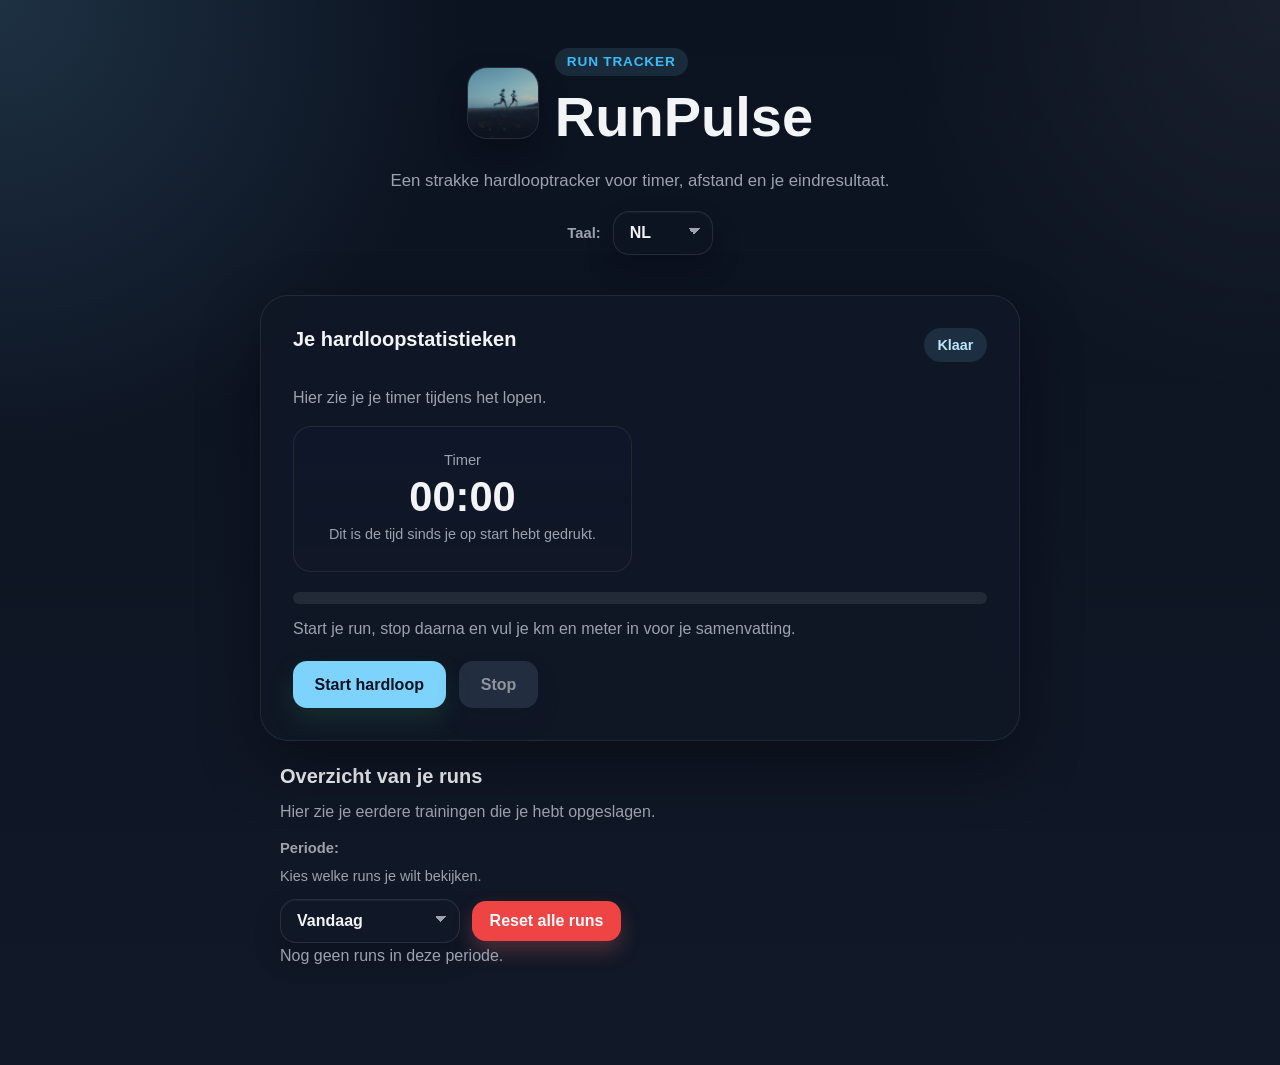
==== index.html @ 139cbea7 "Initial commit: RunPulse PWA health tracker" ====
<!DOCTYPE html>
<html lang="nl">
<head>
  <meta charset="UTF-8">
  <meta name="viewport" content="width=device-width, initial-scale=1.0">
  <title>RunPulse</title>
  <link rel="stylesheet" href="css/Style.css">
  <link rel="manifest" href="manifest.json">
  <meta name="theme-color" content="#111827">
</head>
<body>
  <header class="hero">
    <div class="hero__content">
      <div class="hero-brand">
        <img class="hero-logo" src="icons/hardlopen.png" alt="RunPulse logo">
        <div class="hero-brand__text">
          <p class="eyebrow" data-i18n="eyebrow">Run tracker</p>
          <h1 data-i18n="title">RunPulse</h1>
        </div>
      </div>
      <p class="hero__text" data-i18n="heroText">
        Een strakke hardlooptracker voor timer, afstand en je eindresultaat.
      </p>

      <!-- Taalswitch -->
      <div class="lang-switch">
        <label for="language-switch" data-i18n="languageLabel">Taal:</label>
        <select id="language-switch">
          <option value="nl">NL</option>
          <option value="en">EN</option>
        </select>
      </div>
    </div>
  </header>

  <main class="app-shell">
    <section id="hardloop-data" class="stats-card">
      <div class="stats-card__header">
        <h2 data-i18n="statsTitle">Je hardloopstatistieken</h2>
        <span class="status-pill" data-i18n="statusReady">Klaar</span>
      </div>

      <p class="section-help" data-i18n="statsHelp">
        Hier zie je je timer tijdens het lopen.
      </p>

      <div class="stats-grid stats-grid--single">
        <article class="stat-box stat-box--timer">
          <span class="stat-label" data-i18n="timerLabel">Timer</span>
          <strong id="time">00:00</strong>
          <p class="stat-explain" data-i18n="timerHelp">
            Dit is de tijd sinds je op start hebt gedrukt.
          </p>
        </article>
      </div>

      <div class="progress-wrap" aria-hidden="true">
        <div class="progress-bar">
          <div id="progress-fill" class="progress-bar__fill"></div>
        </div>
      </div>

      <p class="helper-text" data-i18n="helperText">
        Start je run, stop daarna en vul je km en meter in voor je samenvatting.
      </p>

      <div id="run-summary" class="run-summary is-hidden" aria-live="polite">
        <label class="summary-label" data-i18n="summaryLabel">
          Hoeveel heb je gelopen?
        </label>
        <p class="section-help section-help--small" data-i18n="summaryHelp">
          Vul je afstand in nadat je op stop hebt gedrukt.
        </p>
        <div class="summary-controls">
          <div class="distance-group">
            <label for="km-input" class="field-label" data-i18n="kmLabel">Kilometer</label>
            <p class="field-help" data-i18n="kmHelp">Vul hier het hele aantal kilometers in.</p>
            <input id="km-input" type="number" min="0" step="1" inputmode="numeric" placeholder="5">
          </div>

          <div class="distance-group">
            <label for="meter-input" class="field-label" data-i18n="meterLabel">Meter</label>
            <p class="field-help" data-i18n="meterHelp">Gebruik dit voor de losse meters extra.</p>
            <input id="meter-input" type="number" min="0" max="999" step="1" inputmode="numeric" placeholder="200">
          </div>

          <div class="distance-group">
            <label for="description-input" class="field-label" data-i18n="descLabel">
              Omschrijving
            </label>
            <p class="field-help" data-i18n="descHelp">
              Bijvoorbeeld waar of hoe je gelopen hebt.
            </p>
            <input id="description-input" type="text" placeholder="Avondrun door het park">
          </div>

          <button id="calculate-btn" type="button" data-i18n="calculateBtn">
            Bereken resultaat
          </button>
        </div>

        <div class="result-card">
          <p id="result-message" class="result-message" data-i18n="resultDefault">
            Vul je afstand in om je resultaat te zien.
          </p>
          <p id="result-details" class="result-details"></p>
        </div>
      </div>

      <div class="controls">
        <button id="start-btn" data-i18n="startBtn">Start hardloop</button>
        <button id="stop-btn" disabled data-i18n="stopBtn">Stop</button>
      </div>
    </section>

    <!-- Overzichtsscherm met reset-knop -->
    <section id="overview" class="run-overview">
      <h2 data-i18n="overviewTitle">Overzicht van je runs</h2>
      <p class="section-help" data-i18n="overviewHelp">
        Hier zie je eerdere trainingen die je hebt opgeslagen.
      </p>

      <div class="overview-controls">
        <label for="period-select" data-i18n="periodLabel">Periode:</label>
        <span class="control-help" data-i18n="periodHelp">Kies welke runs je wilt bekijken.</span>
        <select id="period-select">
          <option value="day" data-i18n="periodDay">Vandaag</option>
          <option value="week" data-i18n="periodWeek">Deze week</option>
          <option value="month" data-i18n="periodMonth">Deze maand</option>
        </select>

        <button id="reset-all-btn" type="button" class="reset-btn" data-i18n="resetAllBtn">
          Reset alle runs
        </button>
      </div>

      <div id="runs-list">
        <!-- dynamische lijst via JS -->
      </div>
    </section>
  </main>

  <script src="js/app.js"></script>

  <!-- Service worker registratie -->
  <script>
    if ('serviceWorker' in navigator) {
      navigator.serviceWorker.register('./service-worker.js')
        .then(reg => console.log('Service worker geregistreerd', reg.scope))
        .catch(err => console.error('Service worker fout', err));
    }
  </script>
</body>
</html>
---- css/Style.css ----
* {
  margin: 0;
  padding: 0;
  box-sizing: border-box;
}

:root {
  --bg: #0b1220;
  --bg-accent: #111827;
  --surface: rgba(17, 24, 39, 0.82);
  --surface-strong: #0f172a;
  --text: #f3f4f6;
  --muted: #9ca3af;
  --primary: #7dd3fc;
  --primary-dark: #38bdf8;
  --primary-soft: rgba(125, 211, 252, 0.12);
  --shadow: 0 24px 60px rgba(0, 0, 0, 0.35);
  --border: rgba(255, 255, 255, 0.08);
}

body {
  font-family: "Segoe UI", Arial, sans-serif;
  color-scheme: dark;
  background:
    radial-gradient(circle at top left, rgba(125, 211, 252, 0.16), transparent 28%),
    radial-gradient(circle at right top, rgba(255, 255, 255, 0.06), transparent 24%),
    linear-gradient(180deg, var(--bg) 0%, var(--bg-accent) 100%);
  color: var(--text);
  min-height: 100vh;
}

header.hero {
  color: var(--text);
  padding: 3rem 1rem 1.5rem;
  text-align: center;
}

.hero__content {
  max-width: 720px;
  margin: 0 auto;
}

.hero-brand {
  display: flex;
  align-items: center;
  justify-content: center;
  gap: 1rem;
  margin-bottom: 0.75rem;
}

.hero-logo {
  width: 72px;
  height: 72px;
  flex: 0 0 auto;
  object-fit: cover;
  border-radius: 20px;
  border: 1px solid rgba(255, 255, 255, 0.1);
  background: rgba(15, 23, 42, 0.9);
  box-shadow: 0 16px 30px rgba(0, 0, 0, 0.28);
}

.hero-brand__text {
  text-align: left;
}

.eyebrow {
  display: inline-block;
  margin-bottom: 0.75rem;
  padding: 0.4rem 0.75rem;
  border-radius: 999px;
  background: var(--primary-soft);
  color: var(--primary-dark);
  font-size: 0.85rem;
  font-weight: 700;
  letter-spacing: 0.06em;
  text-transform: uppercase;
}

.hero h1 {
  font-size: clamp(2rem, 7vw, 3.5rem);
  line-height: 1.05;
  margin-bottom: 0.75rem;
}

.hero__text {
  max-width: 42rem;
  margin: 0 auto;
  color: var(--muted);
  font-size: 1.05rem;
}

.lang-switch,
.overview-controls {
  display: flex;
  align-items: stretch;
  justify-content: flex-start;
  gap: 0.75rem;
  flex-wrap: wrap;
}

.lang-switch {
  margin-top: 1.25rem;
  justify-content: center;
}

.lang-switch label,
.overview-controls label {
  color: var(--muted);
  font-size: 0.92rem;
  font-weight: 700;
}

.lang-switch select,
.overview-controls select {
  width: 100%;
  min-width: 0;
  padding: 0.8rem 2.7rem 0.8rem 1rem;
  border: 1px solid rgba(148, 163, 184, 0.18);
  border-radius: 16px;
  background:
    linear-gradient(180deg, rgba(18, 26, 44, 0.98), rgba(12, 18, 32, 0.98));
  color: var(--text);
  font: inherit;
  font-weight: 700;
  box-shadow:
    0 14px 28px rgba(0, 0, 0, 0.22),
    inset 0 1px 0 rgba(255, 255, 255, 0.04);
  cursor: pointer;
  appearance: none;
  -webkit-appearance: none;
  -moz-appearance: none;
  background-image:
    linear-gradient(45deg, transparent 50%, var(--muted) 50%),
    linear-gradient(135deg, var(--muted) 50%, transparent 50%);
  background-position:
    calc(100% - 18px) calc(50% - 2px),
    calc(100% - 12px) calc(50% - 2px);
  background-size: 6px 6px, 6px 6px;
  background-repeat: no-repeat;
}

.lang-switch select:hover,
.overview-controls select:hover {
  border-color: rgba(125, 211, 252, 0.45);
  transform: translateY(-1px);
}

.lang-switch select:focus,
.overview-controls select:focus {
  outline: 3px solid rgba(125, 211, 252, 0.24);
  outline-offset: 3px;
  border-color: rgba(125, 211, 252, 0.45);
}

.lang-switch select option,
.overview-controls select option {
  background: #0f172a;
  color: #f3f4f6;
}

.app-shell {
  padding: 0.75rem 1rem 2rem;
}

#hardloop-data.stats-card {
  width: min(100%, 760px);
  margin: 0 auto;
  padding: 1rem;
  background: var(--surface);
  border: 1px solid var(--border);
  border-radius: 22px;
  box-shadow: var(--shadow);
  backdrop-filter: blur(12px);
}

.stats-card__header {
  display: flex;
  flex-direction: column;
  align-items: flex-start;
  gap: 0.75rem;
  margin-bottom: 1.25rem;
}

.stats-card__header h2 {
  font-size: 1.25rem;
}

.section-help {
  margin-bottom: 1rem;
  color: var(--muted);
  line-height: 1.5;
}

.section-help--small {
  margin-top: -0.25rem;
  margin-bottom: 0.85rem;
  font-size: 0.92rem;
}

.stat-explain,
.field-help,
.control-help {
  margin-top: 0.4rem;
  color: var(--muted);
  font-size: 0.9rem;
  line-height: 1.45;
}

.control-help {
  display: block;
  width: 100%;
  margin-top: -0.15rem;
}

.status-pill {
  padding: 0.55rem 0.85rem;
  border-radius: 999px;
  background: rgba(125, 211, 252, 0.12);
  color: #bae6fd;
  font-size: 0.9rem;
  font-weight: 700;
  white-space: nowrap;
}

.stats-grid {
  display: grid;
  grid-template-columns: 1fr;
  gap: 0.85rem;
}

.stats-grid--single {
  grid-template-columns: 1fr;
}

.stat-box {
  padding: 1rem;
  background: linear-gradient(180deg, rgba(15, 23, 42, 0.96), rgba(17, 24, 39, 0.92));
  border: 1px solid rgba(255, 255, 255, 0.08);
  border-radius: 18px;
}

.stat-box--timer {
  text-align: center;
  padding: 1.25rem 1rem;
}

.stat-label {
  display: block;
  margin-bottom: 0.5rem;
  color: var(--muted);
  font-size: 0.92rem;
}

.stat-box strong {
  font-size: clamp(1.8rem, 4vw, 2.6rem);
  line-height: 1;
}

.progress-wrap {
  margin: 1.25rem 0 0.75rem;
}

.progress-bar {
  height: 12px;
  overflow: hidden;
  border-radius: 999px;
  background: rgba(255, 255, 255, 0.08);
}

.progress-bar__fill {
  width: 32%;
  height: 100%;
  border-radius: inherit;
  background: linear-gradient(90deg, var(--primary-dark), var(--primary));
}

.helper-text {
  color: var(--muted);
  line-height: 1.6;
}

.run-summary {
  margin-top: 1rem;
  padding: 0.9rem;
  border-radius: 18px;
  background: rgba(15, 23, 42, 0.88);
  border: 1px solid rgba(255, 255, 255, 0.08);
}

.is-hidden {
  display: none;
}

.summary-label {
  display: block;
  margin-bottom: 0.65rem;
  font-weight: 700;
}

.summary-controls {
  display: flex;
  gap: 0.75rem;
  flex-wrap: wrap;
  flex-direction: column;
}

.distance-group {
  width: 100%;
}

.field-label {
  display: block;
  margin-bottom: 0.4rem;
  color: var(--muted);
  font-size: 0.92rem;
  font-weight: 700;
}

.summary-controls input {
  width: 100%;
  padding: 0.9rem 1rem;
  border: 1px solid rgba(255, 255, 255, 0.08);
  border-radius: 14px;
  font: inherit;
  color: var(--text);
  background: rgba(15, 23, 42, 0.98);
}

.summary-controls input:focus {
  outline: 3px solid rgba(125, 211, 252, 0.22);
  outline-offset: 2px;
}

.result-card {
  margin-top: 1rem;
  padding: 1rem;
  border-radius: 18px;
  background: rgba(17, 24, 39, 0.96);
  border: 1px solid rgba(255, 255, 255, 0.08);
}

.result-message {
  font-weight: 800;
  font-size: 1.05rem;
}

.result-details {
  margin-top: 0.35rem;
  color: var(--muted);
  line-height: 1.5;
}

.controls {
  display: flex;
  flex-direction: column;
  gap: 0.85rem;
  margin-top: 1.25rem;
}

button {
  width: 100%;
  appearance: none;
  background: var(--primary);
  color: #08111f;
  padding: 0.9rem 1.35rem;
  border: none;
  border-radius: 14px;
  font: inherit;
  font-weight: 700;
  cursor: pointer;
  transition: transform 0.2s ease, box-shadow 0.2s ease, background 0.2s ease, opacity 0.2s ease;
  box-shadow: 0 12px 24px rgba(47, 125, 74, 0.22);
}

button:hover {
  background: var(--primary-dark);
  transform: translateY(-1px);
}

button:active {
  transform: translateY(0);
}

button:disabled {
  opacity: 0.55;
  cursor: not-allowed;
  box-shadow: none;
}

#stop-btn {
  background: #334155;
  color: #f8fafc;
  box-shadow: 0 12px 24px rgba(15, 23, 42, 0.25);
}

#stop-btn:hover {
  background: #1f2937;
}

button:focus-visible {
  outline: 3px solid rgba(125, 211, 252, 0.35);
  outline-offset: 3px;
}

.run-overview {
  width: min(100%, 760px);
  margin: 1.5rem auto 0;
  padding: 0 1rem 2.5rem;
}

.run-overview h2 {
  margin-bottom: 0.75rem;
  font-size: 1.25rem;
}

.run-overview > .section-help {
  margin-bottom: 1rem;
}

#runs-list {
  display: grid;
  gap: 0.75rem;
}

.run-item {
  display: flex;
  flex-direction: column;
  align-items: stretch;
  justify-content: flex-start;
  gap: 1rem;
  padding: 1rem;
  border-radius: 18px;
  background: rgba(17, 24, 39, 0.9);
  border: 1px solid rgba(255, 255, 255, 0.08);
}

.run-item__main p {
  margin-bottom: 0.35rem;
}

.run-item__desc {
  color: var(--muted);
  font-size: 0.92rem;
}

.run-item__delete {
  align-self: flex-end;
  flex: 0 0 auto;
  width: 2.5rem;
  height: 2.5rem;
  padding: 0;
  border-radius: 999px;
  background: rgba(148, 163, 184, 0.16);
  color: var(--text);
  box-shadow: none;
}

.run-item__delete:hover {
  background: rgba(248, 113, 113, 0.22);
}

/* Reset-knop styling */
.reset-btn {
  width: auto;
  padding: 0.7rem 1.1rem;
  background: #ef4444;
  color: #f9fafb;
  box-shadow: 0 10px 20px rgba(248, 113, 113, 0.25);
}

.reset-btn:hover {
  background: #dc2626;
}

.reset-btn:disabled {
  opacity: 0.6;
  cursor: not-allowed;
  box-shadow: none;
}

@media (max-width: 640px) {
  header.hero {
    padding-top: 2rem;
  }

  .hero-brand {
    gap: 0.85rem;
  }

  .hero-logo {
    width: 60px;
    height: 60px;
    border-radius: 18px;
  }

  .hero-brand__text {
    text-align: left;
  }

  .status-pill {
    align-self: flex-start;
  }
}

@media (min-width: 640px) {
  .app-shell {
    padding: 1rem 1.25rem 3rem;
  }

  #hardloop-data.stats-card {
    padding: clamp(1.25rem, 3vw, 2rem);
    border-radius: 28px;
  }

  .stats-card__header {
    flex-direction: row;
    justify-content: space-between;
    align-items: flex-start;
    margin-bottom: 1.5rem;
  }

  .stats-grid {
    grid-template-columns: repeat(2, minmax(0, 1fr));
    gap: 1rem;
  }

  .stat-box {
    padding: 1.25rem;
  }

  .stat-box--timer {
    padding: 1.6rem 1.25rem;
  }

  .run-summary {
    padding: 1rem;
    border-radius: 22px;
  }

  .summary-controls {
    flex-direction: row;
    align-items: flex-end;
  }

  .distance-group {
    flex: 1 1 160px;
    width: auto;
  }

  .summary-controls input {
    width: auto;
  }

  .controls {
    flex-direction: row;
    flex-wrap: wrap;
  }

  button {
    width: auto;
  }

  .lang-switch,
  .overview-controls {
    align-items: center;
  }

  .lang-switch select {
    width: auto;
    min-width: 100px;
  }

  .overview-controls select {
    width: auto;
    min-width: 180px;
  }

  .run-overview {
    padding: 0 1.25rem 3rem;
  }

  .run-item {
    flex-direction: row;
    align-items: flex-start;
    justify-content: space-between;
  }

  .run-item__delete {
    align-self: auto;
  }
}
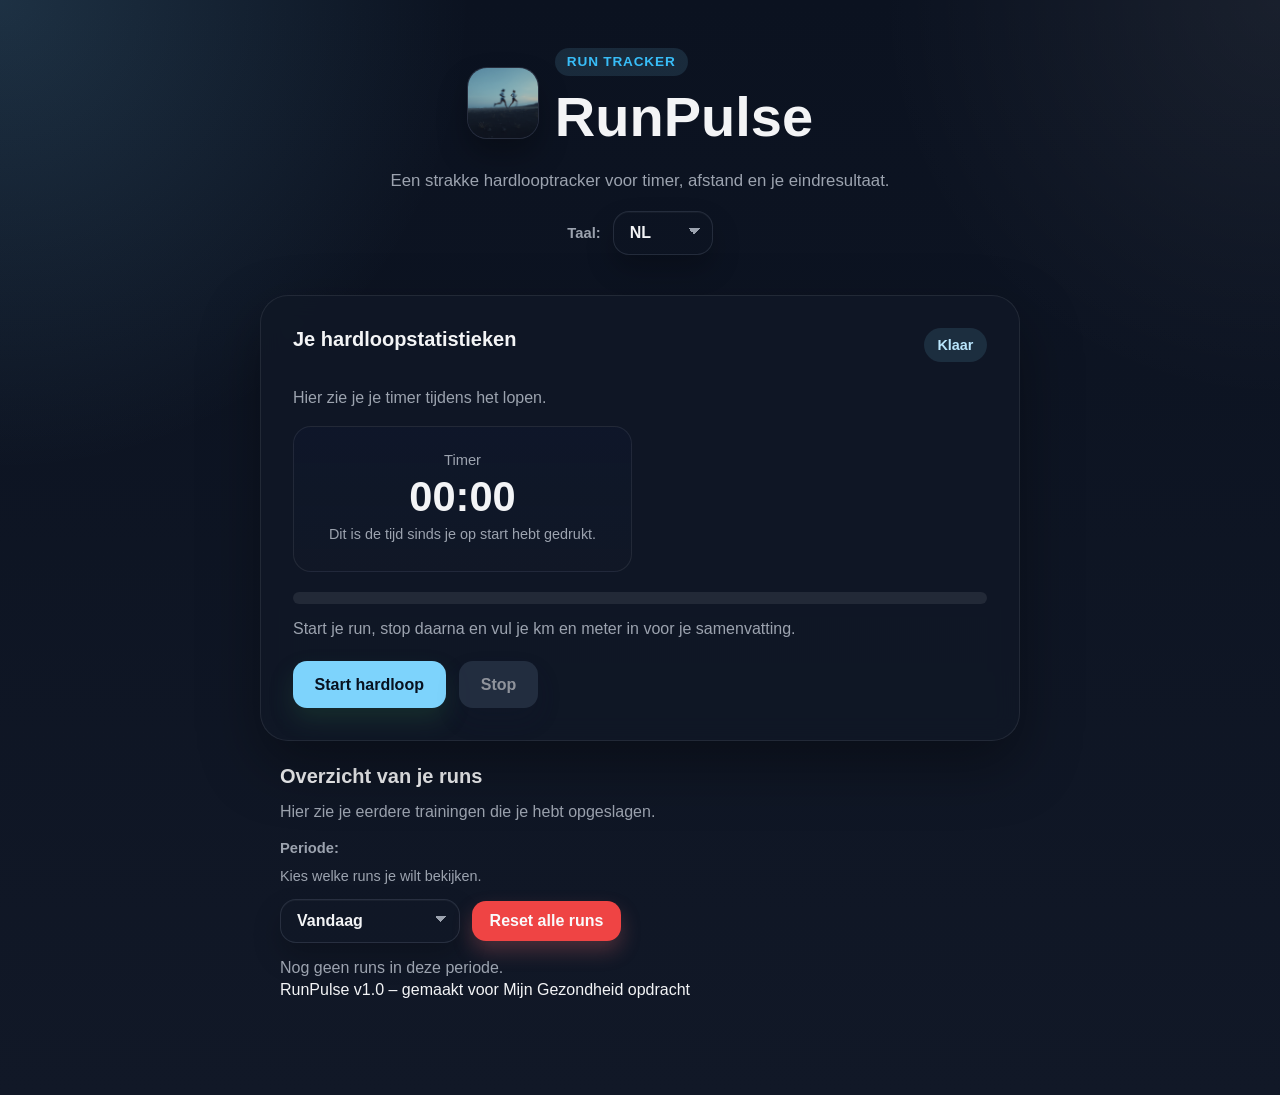
==== commit 16b97f84: "Add version and assignment footer note" ====
--- a/index.html
+++ b/index.html
@@ -137,6 +137,7 @@
       <div id="runs-list">
         <!-- dynamische lijst via JS -->
       </div>
+      <p class="version-note">RunPulse v1.0 – gemaakt voor Mijn Gezondheid opdracht</p>
     </section>
   </main>
 
--- a/css/Style.css
+++ b/css/Style.css
@@ -419,7 +419,8 @@
 
 #runs-list {
   display: grid;
-  gap: 0.75rem;
+  gap: 1rem;
+  margin-top: 0.75rem;
 }
 
 .run-item {
@@ -500,6 +501,11 @@
   .status-pill {
     align-self: flex-start;
   }
+
+  .reset-btn {
+    padding: 0.55rem 0.95rem;
+    font-size: 0.95rem;
+  }
 }
 
 @media (min-width: 640px) {
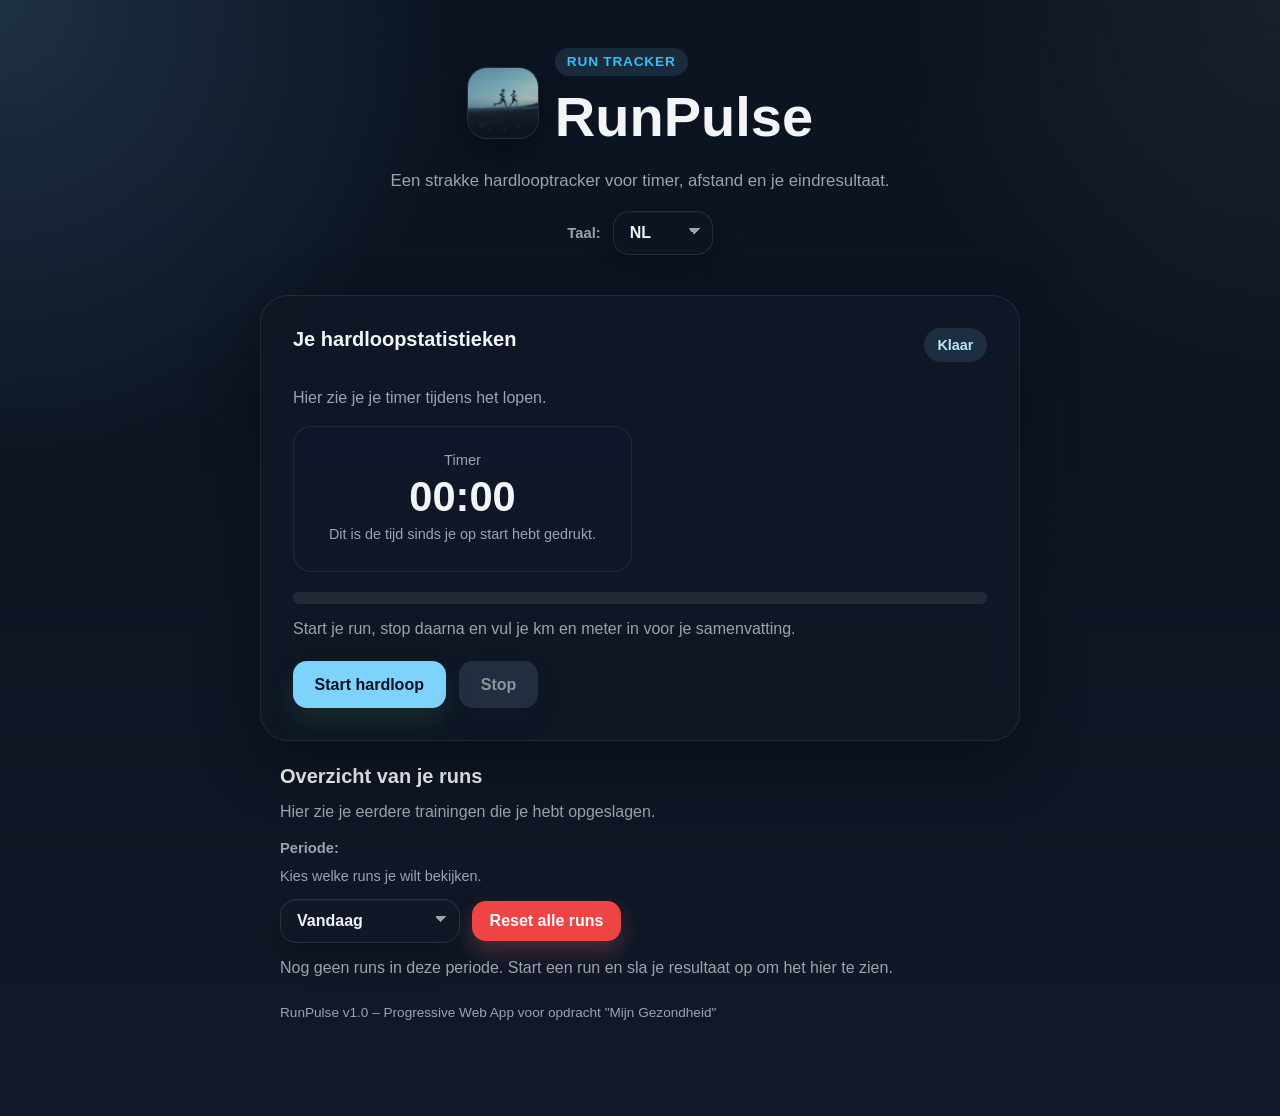
==== commit 13314b72: "Add in-app footer note with version and assignment context" ====
--- a/index.html
+++ b/index.html
@@ -137,7 +137,10 @@
       <div id="runs-list">
         <!-- dynamische lijst via JS -->
       </div>
-      <p class="version-note">RunPulse v1.0 – gemaakt voor Mijn Gezondheid opdracht</p>
+
+      <p class="app-footer-note">
+        RunPulse v1.0 – Progressive Web App voor opdracht "Mijn Gezondheid"
+      </p>
     </section>
   </main>
 
--- a/css/Style.css
+++ b/css/Style.css
@@ -423,6 +423,13 @@
   margin-top: 0.75rem;
 }
 
+.version-note {
+  margin-top: 1.25rem;
+  color: rgba(156, 163, 175, 0.9);
+  font-size: 0.9rem;
+  text-align: center;
+}
+
 .run-item {
   display: flex;
   flex-direction: column;
@@ -594,4 +601,10 @@
   .run-item__delete {
     align-self: auto;
   }
+
+.app-footer-note {
+  margin-top: 1.5rem;
+  color: var(--muted);
+  font-size: 0.85rem;
+}
 }
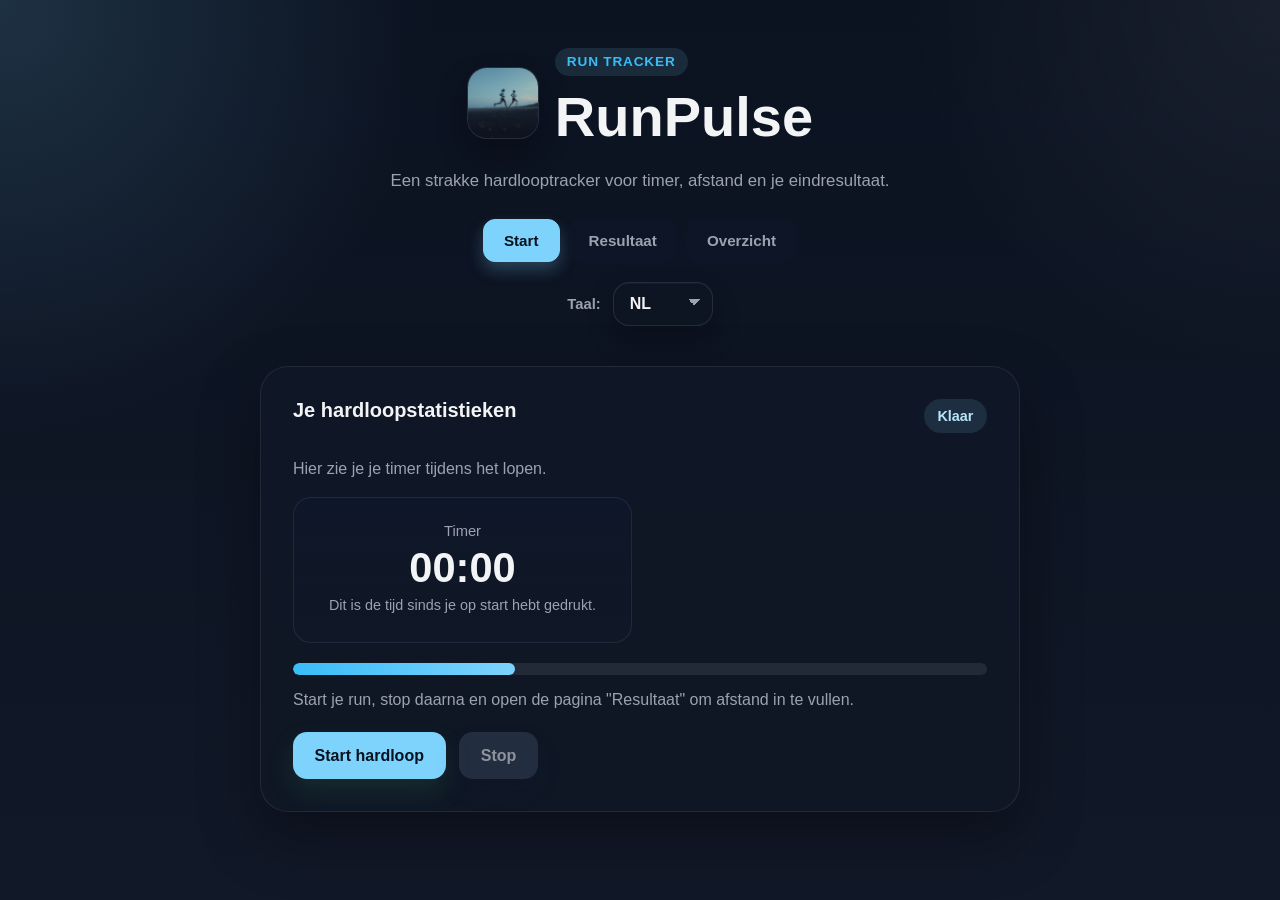
==== commit a912b18b: "Improve navigation bar styling and accessibility - Enhanced navigation bar CSS with modern styling -" ====
--- a/index.html
+++ b/index.html
@@ -1,30 +1,42 @@
 <!DOCTYPE html>
 <html lang="nl">
 <head>
-  <meta charset="UTF-8">
-  <meta name="viewport" content="width=device-width, initial-scale=1.0">
-  <title>RunPulse</title>
-  <link rel="stylesheet" href="css/Style.css">
-  <link rel="manifest" href="manifest.json">
-  <meta name="theme-color" content="#111827">
+  <meta charset="UTF-8" />
+  <meta name="viewport" content="width=device-width,initial-scale=1" />
+  <title>RunPulse — Start</title>
+
+  <!-- Gedeelde styling -->
+  <link rel="stylesheet" href="css/Style.css" />
+
+  <!-- PWA -->
+  <link rel="manifest" href="manifest.json" />
+  <meta name="theme-color" content="#111827" />
 </head>
 <body>
   <header class="hero">
     <div class="hero__content">
       <div class="hero-brand">
-        <img class="hero-logo" src="icons/hardlopen.png" alt="RunPulse logo">
+        <img class="hero-logo" src="icons/hardlopen.png" alt="RunPulse logo" />
         <div class="hero-brand__text">
-          <p class="eyebrow" data-i18n="eyebrow">Run tracker</p>
-          <h1 data-i18n="title">RunPulse</h1>
+          <p class="eyebrow">Run tracker</p>
+          <h1>RunPulse</h1>
         </div>
       </div>
-      <p class="hero__text" data-i18n="heroText">
+
+      <p class="hero__text">
         Een strakke hardlooptracker voor timer, afstand en je eindresultaat.
       </p>
 
-      <!-- Taalswitch -->
+      <!-- Navigatie tussen je 3 pagina's -->
+      <nav class="main-nav" role="navigation" aria-label="Navigatie">
+        <a href="Index.html" class="active" aria-current="page">Start</a>
+        <a href="resultaat.html">Resultaat</a>
+        <a href="overzicht.html">Overzicht</a>
+      </nav>
+
+      <!-- Taalswitch (voor later i18n / JS) -->
       <div class="lang-switch">
-        <label for="language-switch" data-i18n="languageLabel">Taal:</label>
+        <label for="language-switch">Taal:</label>
         <select id="language-switch">
           <option value="nl">NL</option>
           <option value="en">EN</option>
@@ -36,19 +48,19 @@
   <main class="app-shell">
     <section id="hardloop-data" class="stats-card">
       <div class="stats-card__header">
-        <h2 data-i18n="statsTitle">Je hardloopstatistieken</h2>
-        <span class="status-pill" data-i18n="statusReady">Klaar</span>
+        <h2>Je hardloopstatistieken</h2>
+        <span class="status-pill">Klaar</span>
       </div>
 
-      <p class="section-help" data-i18n="statsHelp">
+      <p class="section-help">
         Hier zie je je timer tijdens het lopen.
       </p>
 
       <div class="stats-grid stats-grid--single">
         <article class="stat-box stat-box--timer">
-          <span class="stat-label" data-i18n="timerLabel">Timer</span>
+          <span class="stat-label">Timer</span>
           <strong id="time">00:00</strong>
-          <p class="stat-explain" data-i18n="timerHelp">
+          <p class="stat-explain">
             Dit is de tijd sinds je op start hebt gedrukt.
           </p>
         </article>
@@ -60,93 +72,21 @@
         </div>
       </div>
 
-      <p class="helper-text" data-i18n="helperText">
-        Start je run, stop daarna en vul je km en meter in voor je samenvatting.
+      <p class="helper-text">
+        Start je run, stop daarna en open de pagina "Resultaat" om afstand in te vullen.
       </p>
 
-      <div id="run-summary" class="run-summary is-hidden" aria-live="polite">
-        <label class="summary-label" data-i18n="summaryLabel">
-          Hoeveel heb je gelopen?
-        </label>
-        <p class="section-help section-help--small" data-i18n="summaryHelp">
-          Vul je afstand in nadat je op stop hebt gedrukt.
-        </p>
-        <div class="summary-controls">
-          <div class="distance-group">
-            <label for="km-input" class="field-label" data-i18n="kmLabel">Kilometer</label>
-            <p class="field-help" data-i18n="kmHelp">Vul hier het hele aantal kilometers in.</p>
-            <input id="km-input" type="number" min="0" step="1" inputmode="numeric" placeholder="5">
-          </div>
-
-          <div class="distance-group">
-            <label for="meter-input" class="field-label" data-i18n="meterLabel">Meter</label>
-            <p class="field-help" data-i18n="meterHelp">Gebruik dit voor de losse meters extra.</p>
-            <input id="meter-input" type="number" min="0" max="999" step="1" inputmode="numeric" placeholder="200">
-          </div>
-
-          <div class="distance-group">
-            <label for="description-input" class="field-label" data-i18n="descLabel">
-              Omschrijving
-            </label>
-            <p class="field-help" data-i18n="descHelp">
-              Bijvoorbeeld waar of hoe je gelopen hebt.
-            </p>
-            <input id="description-input" type="text" placeholder="Avondrun door het park">
-          </div>
-
-          <button id="calculate-btn" type="button" data-i18n="calculateBtn">
-            Bereken resultaat
-          </button>
-        </div>
-
-        <div class="result-card">
-          <p id="result-message" class="result-message" data-i18n="resultDefault">
-            Vul je afstand in om je resultaat te zien.
-          </p>
-          <p id="result-details" class="result-details"></p>
-        </div>
+      <div class="controls">
+        <button id="start-btn">Start hardloop</button>
+        <button id="stop-btn" disabled>Stop</button>
       </div>
-
-      <div class="controls">
-        <button id="start-btn" data-i18n="startBtn">Start hardloop</button>
-        <button id="stop-btn" disabled data-i18n="stopBtn">Stop</button>
-      </div>
-    </section>
-
-    <!-- Overzichtsscherm met reset-knop -->
-    <section id="overview" class="run-overview">
-      <h2 data-i18n="overviewTitle">Overzicht van je runs</h2>
-      <p class="section-help" data-i18n="overviewHelp">
-        Hier zie je eerdere trainingen die je hebt opgeslagen.
-      </p>
-
-      <div class="overview-controls">
-        <label for="period-select" data-i18n="periodLabel">Periode:</label>
-        <span class="control-help" data-i18n="periodHelp">Kies welke runs je wilt bekijken.</span>
-        <select id="period-select">
-          <option value="day" data-i18n="periodDay">Vandaag</option>
-          <option value="week" data-i18n="periodWeek">Deze week</option>
-          <option value="month" data-i18n="periodMonth">Deze maand</option>
-        </select>
-
-        <button id="reset-all-btn" type="button" class="reset-btn" data-i18n="resetAllBtn">
-          Reset alle runs
-        </button>
-      </div>
-
-      <div id="runs-list">
-        <!-- dynamische lijst via JS -->
-      </div>
-
-      <p class="app-footer-note">
-        RunPulse v1.0 – Progressive Web App voor opdracht "Mijn Gezondheid"
-      </p>
     </section>
   </main>
 
-  <script src="js/app.js"></script>
+  <!-- Gedeelde JS voor alle pagina's -->
+  <script src="js/app.js" defer></script>
 
-  <!-- Service worker registratie -->
+  <!-- Service worker registratie (PWA) -->
   <script>
     if ('serviceWorker' in navigator) {
       navigator.serviceWorker.register('./service-worker.js')
--- a/css/Style.css
+++ b/css/Style.css
@@ -96,6 +96,50 @@
   justify-content: flex-start;
   gap: 0.75rem;
   flex-wrap: wrap;
+}
+
+.main-nav {
+  display: flex;
+  gap: 0.5rem;
+  justify-content: center;
+  align-items: center;
+  margin: 1.75rem 0 1.25rem;
+  flex-wrap: wrap;
+}
+
+.main-nav a {
+  display: inline-flex;
+  align-items: center;
+  justify-content: center;
+  padding: 0.75rem 1.25rem;
+  border-radius: 12px;
+  color: var(--muted);
+  text-decoration: none;
+  font-weight: 600;
+  font-size: 0.95rem;
+  transition: all 0.3s ease;
+  border: 1.5px solid transparent;
+  background: rgba(15, 23, 42, 0.5);
+}
+
+.main-nav a:hover {
+  color: var(--primary);
+  background: rgba(125, 211, 252, 0.1);
+  border-color: rgba(125, 211, 252, 0.3);
+  transform: translateY(-2px);
+}
+
+.main-nav a.active {
+  color: #08111f;
+  background: var(--primary);
+  border-color: var(--primary);
+  box-shadow: 0 8px 16px rgba(125, 211, 252, 0.25);
+}
+
+.main-nav a.active:hover {
+  background: var(--primary-dark);
+  border-color: var(--primary-dark);
+  box-shadow: 0 10px 20px rgba(125, 211, 252, 0.35);
 }
 
 .lang-switch {
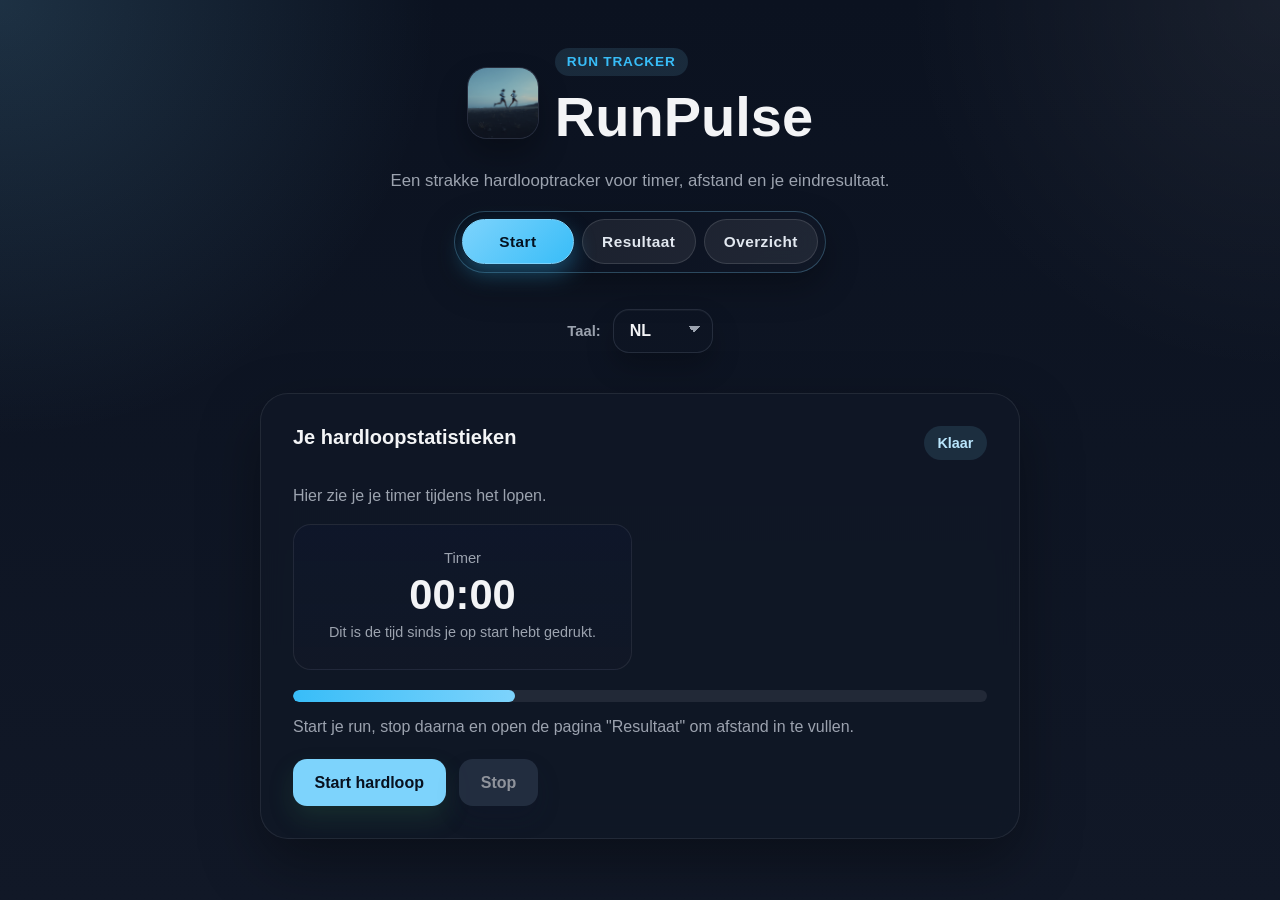
==== commit d58da928: "Cache en stylesheet vernieuwd" ====
--- a/index.html
+++ b/index.html
@@ -6,7 +6,7 @@
   <title>RunPulse — Start</title>
 
   <!-- Gedeelde styling -->
-  <link rel="stylesheet" href="css/Style.css" />
+  <link rel="stylesheet" href="css/Style.css?v=3" />
 
   <!-- PWA -->
   <link rel="manifest" href="manifest.json" />
@@ -29,7 +29,7 @@
 
       <!-- Navigatie tussen je 3 pagina's -->
       <nav class="main-nav" role="navigation" aria-label="Navigatie">
-        <a href="Index.html" class="active" aria-current="page">Start</a>
+        <a href="index.html" class="active" aria-current="page">Start</a>
         <a href="resultaat.html">Resultaat</a>
         <a href="overzicht.html">Overzicht</a>
       </nav>
--- a/css/Style.css
+++ b/css/Style.css
@@ -36,8 +36,11 @@
 }
 
 .hero__content {
-  max-width: 720px;
+  max-width: 760px;
   margin: 0 auto;
+  display: flex;
+  flex-direction: column;
+  align-items: center;
 }
 
 .hero-brand {
@@ -99,47 +102,56 @@
 }
 
 .main-nav {
-  display: flex;
+  display: inline-flex;
+  align-items: center;
+  justify-content: center;
   gap: 0.5rem;
-  justify-content: center;
-  align-items: center;
-  margin: 1.75rem 0 1.25rem;
+  margin: 1.25rem auto 1rem;
+  padding: 0.45rem;
   flex-wrap: wrap;
+  border: 1px solid rgba(125, 211, 252, 0.28);
+  border-radius: 999px;
+  background: linear-gradient(135deg, rgba(8, 15, 28, 0.98), rgba(17, 24, 39, 0.95));
+  backdrop-filter: blur(14px);
+  box-shadow: 0 14px 34px rgba(0, 0, 0, 0.28);
 }
 
 .main-nav a {
   display: inline-flex;
   align-items: center;
   justify-content: center;
-  padding: 0.75rem 1.25rem;
-  border-radius: 12px;
-  color: var(--muted);
-  text-decoration: none;
-  font-weight: 600;
-  font-size: 0.95rem;
-  transition: all 0.3s ease;
-  border: 1.5px solid transparent;
-  background: rgba(15, 23, 42, 0.5);
+  min-width: 112px;
+  padding: 0.8rem 1.2rem;
+  border-radius: 999px;
+  color: #e2e8f0 !important;
+  text-decoration: none !important;
+  font-weight: 800;
+  font-size: 0.96rem;
+  letter-spacing: 0.03em;
+  transition: all 0.2s ease;
+  position: relative;
+  overflow: hidden;
+  background: rgba(255, 255, 255, 0.07) !important;
+  border: 1px solid rgba(255, 255, 255, 0.12);
 }
 
 .main-nav a:hover {
-  color: var(--primary);
-  background: rgba(125, 211, 252, 0.1);
-  border-color: rgba(125, 211, 252, 0.3);
+  color: white !important;
+  background: rgba(56, 189, 248, 0.2) !important;
   transform: translateY(-2px);
+  box-shadow: 0 8px 16px rgba(0, 0, 0, 0.2);
 }
 
 .main-nav a.active {
-  color: #08111f;
-  background: var(--primary);
-  border-color: var(--primary);
-  box-shadow: 0 8px 16px rgba(125, 211, 252, 0.25);
+  color: #04111f !important;
+  background: linear-gradient(135deg, #7dd3fc, #38bdf8) !important;
+  border-color: #7dd3fc;
+  box-shadow: 0 10px 22px rgba(56, 189, 248, 0.34);
 }
 
 .main-nav a.active:hover {
-  background: var(--primary-dark);
-  border-color: var(--primary-dark);
-  box-shadow: 0 10px 20px rgba(125, 211, 252, 0.35);
+  background: linear-gradient(135deg, #38bdf8, #7dd3fc) !important;
+  transform: translateY(-2px);
 }
 
 .lang-switch {
